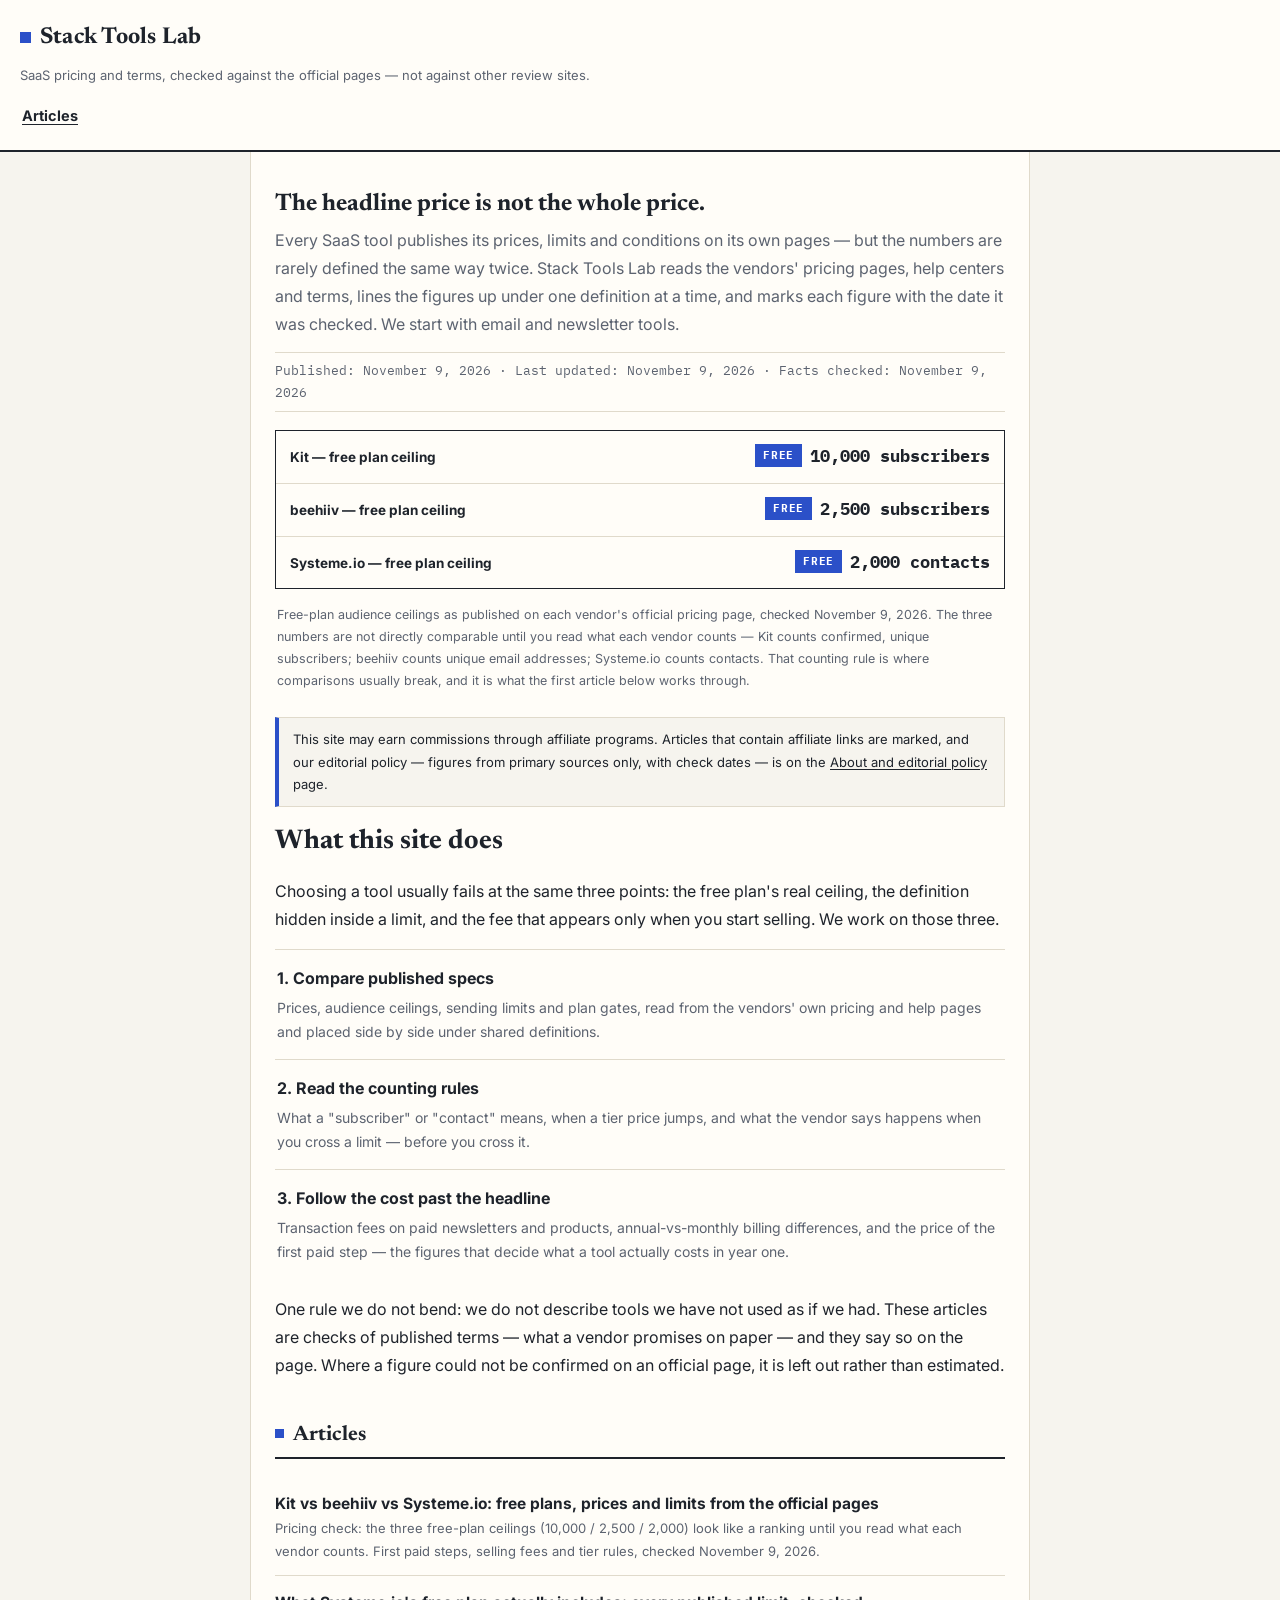
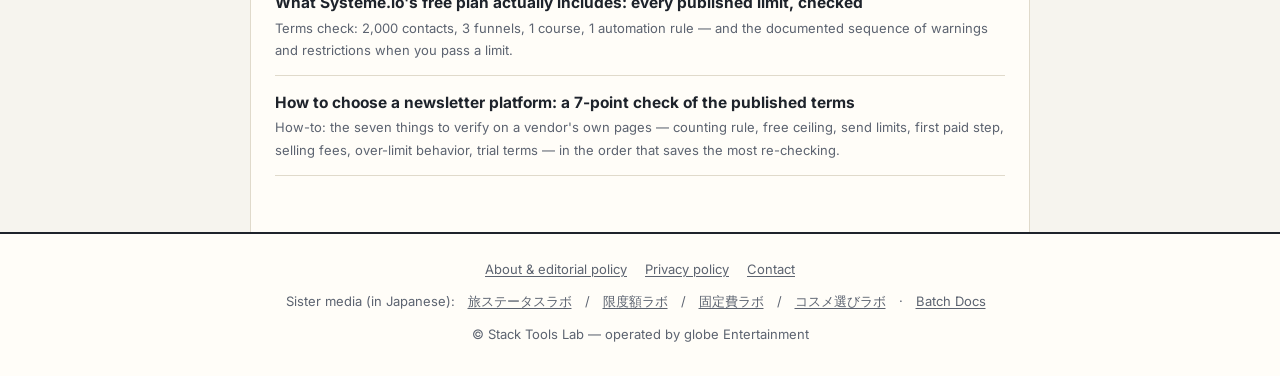
==== index.html @ 57c3760f "Add Stack Tools Lab site files" ====
<!DOCTYPE html>
<html lang="en">
<head>
<meta charset="utf-8">
<meta name="viewport" content="width=device-width, initial-scale=1">
<title>Stack Tools Lab — SaaS pricing and terms, checked against the official pages</title>
<meta name="description" content="Stack Tools Lab checks the published pricing, free-plan limits and terms of SaaS tools against the vendors' own pages, and compares them side by side. Every figure carries a definition, a check date and a source.">
<link rel="preconnect" href="https://fonts.googleapis.com">
<link rel="preconnect" href="https://fonts.gstatic.com" crossorigin>
<link href="https://fonts.googleapis.com/css2?family=IBM+Plex+Mono:wght@400;700&family=Inter:wght@400;700&family=Newsreader:opsz,wght@6..72,500;6..72,700&display=swap" rel="stylesheet">
<link rel="stylesheet" href="style.css">
<meta property="og:title" content="Stack Tools Lab — SaaS pricing and terms, checked against the official pages">
<meta property="og:description" content="Published pricing, free-plan limits and terms of SaaS tools, checked against the vendors' own pages and compared side by side.">
<meta property="og:type" content="website">
<meta property="og:url" content="https://stacktools.globe-ent.com/">
<meta property="og:image" content="https://stacktools.globe-ent.com/ogp.png">
<meta name="twitter:card" content="summary_large_image">
<meta name="twitter:image" content="https://stacktools.globe-ent.com/ogp.png">
<link rel="icon" type="image/svg+xml" href="/favicon.svg">
<link rel="alternate" type="application/rss+xml" title="Stack Tools Lab" href="https://stacktools.globe-ent.com/rss.xml">
<script type="application/ld+json">
{
  "@context": "https://schema.org",
  "@graph": [
    {
      "@type": "Organization",
      "@id": "https://stacktools.globe-ent.com/#org",
      "name": "Stack Tools Lab",
      "url": "https://stacktools.globe-ent.com/",
      "logo": "https://stacktools.globe-ent.com/favicon.svg",
      "parentOrganization": { "@type": "Organization", "name": "globe Entertainment" }
    },
    {
      "@type": "WebSite",
      "@id": "https://stacktools.globe-ent.com/#site",
      "name": "Stack Tools Lab",
      "url": "https://stacktools.globe-ent.com/",
      "publisher": { "@id": "https://stacktools.globe-ent.com/#org" },
      "inLanguage": "en"
    }
  ]
}
</script>
</head>
<body>
<header class="site">
  <div class="name"><a href="index.html">Stack Tools Lab</a></div>
  <div class="tag">SaaS pricing and terms, checked against the official pages — not against other review sites.</div>
  <nav class="main">
    <a href="articles.html">Articles</a>
  </nav>
</header>
<main>
  <p class="leadline">The headline price is not the whole price.</p>
  <p class="leadsub">Every SaaS tool publishes its prices, limits and conditions on its own pages — but the numbers are rarely defined the same way twice. Stack Tools Lab reads the vendors' pricing pages, help centers and terms, lines the figures up under one definition at a time, and marks each figure with the date it was checked. We start with email and newsletter tools.</p>
  <p class="dateline">Published: November 9, 2026 · Last updated: November 9, 2026 · Facts checked: November 9, 2026</p>
  <figure>
    <div class="sheet">
      <div class="srow"><span class="sk">Kit — free plan ceiling</span><span class="sv"><span class="badge">FREE</span>10,000 subscribers</span></div>
      <div class="srow"><span class="sk">beehiiv — free plan ceiling</span><span class="sv"><span class="badge">FREE</span>2,500 subscribers</span></div>
      <div class="srow"><span class="sk">Systeme.io — free plan ceiling</span><span class="sv"><span class="badge">FREE</span>2,000 contacts</span></div>
    </div>
    <figcaption>Free-plan audience ceilings as published on each vendor's official pricing page, checked November 9, 2026. The three numbers are not directly comparable until you read what each vendor counts — Kit counts confirmed, unique subscribers; beehiiv counts unique email addresses; Systeme.io counts contacts. That counting rule is where comparisons usually break, and it is what the first article below works through.</figcaption>
  </figure>
  <div class="disclosure">This site may earn commissions through affiliate programs. Articles that contain affiliate links are marked, and our editorial policy — figures from primary sources only, with check dates — is on the <a href="about.html">About and editorial policy</a> page.</div>

  <h1>What this site does</h1>
  <p>Choosing a tool usually fails at the same three points: the free plan's real ceiling, the definition hidden inside a limit, and the fee that appears only when you start selling. We work on those three.</p>
  <div class="card"><span class="t">1. Compare published specs</span><span class="d">Prices, audience ceilings, sending limits and plan gates, read from the vendors' own pricing and help pages and placed side by side under shared definitions.</span></div>
  <div class="card"><span class="t">2. Read the counting rules</span><span class="d">What a "subscriber" or "contact" means, when a tier price jumps, and what the vendor says happens when you cross a limit — before you cross it.</span></div>
  <div class="card"><span class="t">3. Follow the cost past the headline</span><span class="d">Transaction fees on paid newsletters and products, annual-vs-monthly billing differences, and the price of the first paid step — the figures that decide what a tool actually costs in year one.</span></div>
  <p>One rule we do not bend: we do not describe tools we have not used as if we had. These articles are checks of published terms — what a vendor promises on paper — and they say so on the page. Where a figure could not be confirmed on an official page, it is left out rather than estimated.</p>

  <h2>Articles</h2>
  <a class="thumbrow" href="articles/kit-vs-beehiiv-vs-systeme-io.html"><span><span class="t">Kit vs beehiiv vs Systeme.io: free plans, prices and limits from the official pages</span><span class="d">Pricing check: the three free-plan ceilings (10,000 / 2,500 / 2,000) look like a ranking until you read what each vendor counts. First paid steps, selling fees and tier rules, checked November 9, 2026.</span></span></a>
  <a class="thumbrow" href="articles/systeme-io-free-plan.html"><span><span class="t">What Systeme.io's free plan actually includes: every published limit, checked</span><span class="d">Terms check: 2,000 contacts, 3 funnels, 1 course, 1 automation rule — and the documented sequence of warnings and restrictions when you pass a limit.</span></span></a>
  <a class="thumbrow" href="articles/how-to-choose-a-newsletter-platform.html"><span><span class="t">How to choose a newsletter platform: a 7-point check of the published terms</span><span class="d">How-to: the seven things to verify on a vendor's own pages — counting rule, free ceiling, send limits, first paid step, selling fees, over-limit behavior, trial terms — in the order that saves the most re-checking.</span></span></a>
</main>
<footer class="site">
  <a href="about.html">About &amp; editorial policy</a><a href="privacy.html">Privacy policy</a><a href="contact.html">Contact</a>
  <div class="sister">Sister media (in Japanese): <a href="https://travel.globe-ent.com/">旅ステータスラボ</a> / <a href="https://furusato.globe-ent.com/">限度額ラボ</a> / <a href="https://koteihi.globe-ent.com/">固定費ラボ</a> / <a href="https://cosme-erabi.globe-ent.com/">コスメ選びラボ</a> · <a href="https://batchdocs.globe-ent.com/">Batch Docs</a></div>
  <div>© Stack Tools Lab — operated by globe Entertainment</div>
</footer>
</body>
</html>
---- style.css ----
/* Stack Tools Lab — DESIGN v1 (2026-11-09)
   "Spec sheet / lab notebook": warm paper, black rules, three typefaces with fixed roles.
   Headings = Newsreader (serif), body = Inter, figures & labels = IBM Plex Mono (tabular).
   One accent only: lab blue #2B50C8, used for checked stamps and badges.
   No rounded cards, no soft shadows, no gradients. */
:root {
  --ink:#1e232b; --sub:#5c6370; --line:#e0dacb; --line-dark:#1e232b;
  --paper:#f6f4ee; --row:#fffdf8; --th:#efe9db;
  --accent:#2b50c8; --accent-soft:#e9eefc;
}
* { box-sizing: border-box; }
body { margin:0; font-family:"Inter", "Helvetica Neue", Arial, sans-serif; color:var(--ink); background:var(--paper); line-height:1.75; font-size:16px; -webkit-font-smoothing:antialiased; }
::selection { background:var(--accent-soft); }

/* Header */
header.site { position:sticky; top:0; z-index:10; background:var(--row); border-bottom:2px solid var(--line-dark); padding:12px 20px; }
header.site .name { font-family:"Newsreader", Georgia, serif; font-size:23px; font-weight:700; letter-spacing:.01em; }
header.site .name a { color:inherit; text-decoration:none; display:inline-block; padding:6px 0; }
header.site .name a::before { content:""; display:inline-block; width:11px; height:11px; background:var(--accent); margin-right:9px; }
header.site .tag { color:var(--sub); font-size:13px; }
nav.main { margin-top:6px; font-size:14.5px; }
nav.main a { margin-right:18px; color:var(--ink); text-decoration:underline; text-underline-offset:3px; font-weight:700; display:inline-block; padding:10px 2px; }

/* Body column */
main { max-width:780px; margin:0 auto; padding:28px 24px 56px; background:var(--row); border-left:1px solid var(--line); border-right:1px solid var(--line); }
h1 { font-family:"Newsreader", Georgia, serif; font-size:27px; line-height:1.4; margin:10px 0 14px; font-weight:700; }
h2 { font-family:"Newsreader", Georgia, serif; font-size:21px; border-bottom:2px solid var(--line-dark); padding-bottom:6px; margin-top:42px; line-height:1.45; }
h2::before { content:""; display:inline-block; width:9px; height:9px; background:var(--accent); margin-right:9px; vertical-align:2px; }
h3 { font-size:16.5px; margin-top:26px; }
p, li { font-size:16px; }
a { color:var(--ink); text-decoration:underline; text-underline-offset:2px; }
.num, td.n, .sv { font-family:"IBM Plex Mono", "SFMono-Regular", Consolas, monospace; font-variant-numeric:tabular-nums; font-feature-settings:"tnum"; }

/* Dateline (published / updated / facts checked) */
.dateline { font-family:"IBM Plex Mono", Consolas, monospace; font-size:12.5px; color:var(--sub); border-top:1px solid var(--line); border-bottom:1px solid var(--line); padding:7px 0; margin:14px 0; }

/* Lead */
.leadline { font-family:"Newsreader", Georgia, serif; font-size:24px; font-weight:700; line-height:1.5; margin:6px 0 4px; }
.leadsub { color:var(--sub); margin:0 0 6px; }

/* Spec sheet (label + value rows) */
.sheet { border:1.5px solid var(--line-dark); margin:16px 0 8px; background:var(--row); }
.srow { display:flex; justify-content:space-between; align-items:baseline; gap:18px; padding:11px 14px; border-bottom:1px solid var(--line); }
.srow:last-child { border-bottom:none; }
.srow .sk { font-size:13.5px; font-weight:700; }
.srow .sv { font-size:17px; font-weight:700; text-align:right; white-space:nowrap; }
.badge { display:inline-block; font-family:"IBM Plex Mono", Consolas, monospace; background:var(--accent); color:#fff; font-size:11px; font-weight:700; padding:2px 8px; margin-right:8px; vertical-align:3px; letter-spacing:.06em; }
.stamp { display:inline-block; font-family:"IBM Plex Mono", Consolas, monospace; font-size:11px; font-weight:700; letter-spacing:.06em; color:var(--accent); border:1.5px solid var(--accent); padding:2px 8px; }
figure { margin:18px 0; }
figcaption, .figcap { font-size:12.5px; color:var(--sub); padding:7px 2px; }

/* Breadcrumb */
.crumb { font-size:13px; color:var(--sub); margin:0 0 6px; }
.crumb a { color:var(--sub); text-decoration:none; }
.crumb a:hover { text-decoration:underline; }

/* Disclosure box */
.disclosure { background:var(--paper); border:1px solid var(--line); border-left:4px solid var(--accent); padding:10px 14px; font-size:13px; color:var(--ink); margin:16px 0; }

/* Ruled rows / cards (no radius, no shadow) */
.card { display:block; border:none; border-top:1px solid var(--line); padding:14px 2px; margin:0; background:transparent; text-decoration:none; color:inherit; }
.card .t { font-weight:700; font-size:16px; color:var(--ink); display:block; margin-bottom:4px; }
.card .d { color:var(--sub); font-size:14px; display:block; }

/* Tables (published specs) */
table { border-collapse:collapse; width:100%; margin:14px 0; font-size:14.5px; border:1.5px solid var(--line-dark); background:var(--row); }
th, td { border-bottom:1px solid var(--line); padding:9px 12px; text-align:left; vertical-align:top; }
tr:last-child td, tr:last-child th { border-bottom:none; }
th { background:var(--th); font-weight:700; }
table.spec td { font-variant-numeric:tabular-nums; }
.src { font-size:13px; color:var(--sub); }

/* Article list rows */
.thumbrow { display:flex; gap:14px; padding:13px 0; border-bottom:1px solid var(--line); align-items:flex-start; text-decoration:none; color:inherit; }
a.thumbrow:hover .t { text-decoration:underline; }
.thumbrow .t { font-weight:700; font-size:15.5px; display:block; }
.thumbrow .d { font-size:13px; color:var(--sub); display:block; }

/* Search (articles page) */
.searchbox { margin:16px 0; }
.searchbox input { width:100%; padding:12px 14px; font-size:16px; border:1.5px solid var(--line-dark); background:var(--row); font-family:inherit; }
.searchbox input:focus { outline:2px solid var(--accent); outline-offset:1px; }

/* Share row */
.share { margin:28px 0 8px; padding:12px 0; border-top:1px solid var(--line); font-size:14px; }
.share a { margin-right:14px; }

/* Footer */
footer.site { border-top:2px solid var(--line-dark); padding:24px 20px 30px; font-size:13px; color:var(--sub); text-align:center; background:var(--row); }
footer.site a { color:var(--sub); margin:0 9px; }
footer.site div { margin-top:10px; }
footer.site .sister { margin-top:10px; font-size:13px; }

@media (max-width:640px) {
  table { display:block; overflow-x:auto; -webkit-overflow-scrolling:touch; }
  .leadline { font-size:21px; }
  h1 { font-size:24px; }
  main { border-left:none; border-right:none; padding:24px 18px 48px; }
  .srow { flex-direction:column; gap:2px; }
  .srow .sv { text-align:left; }
}
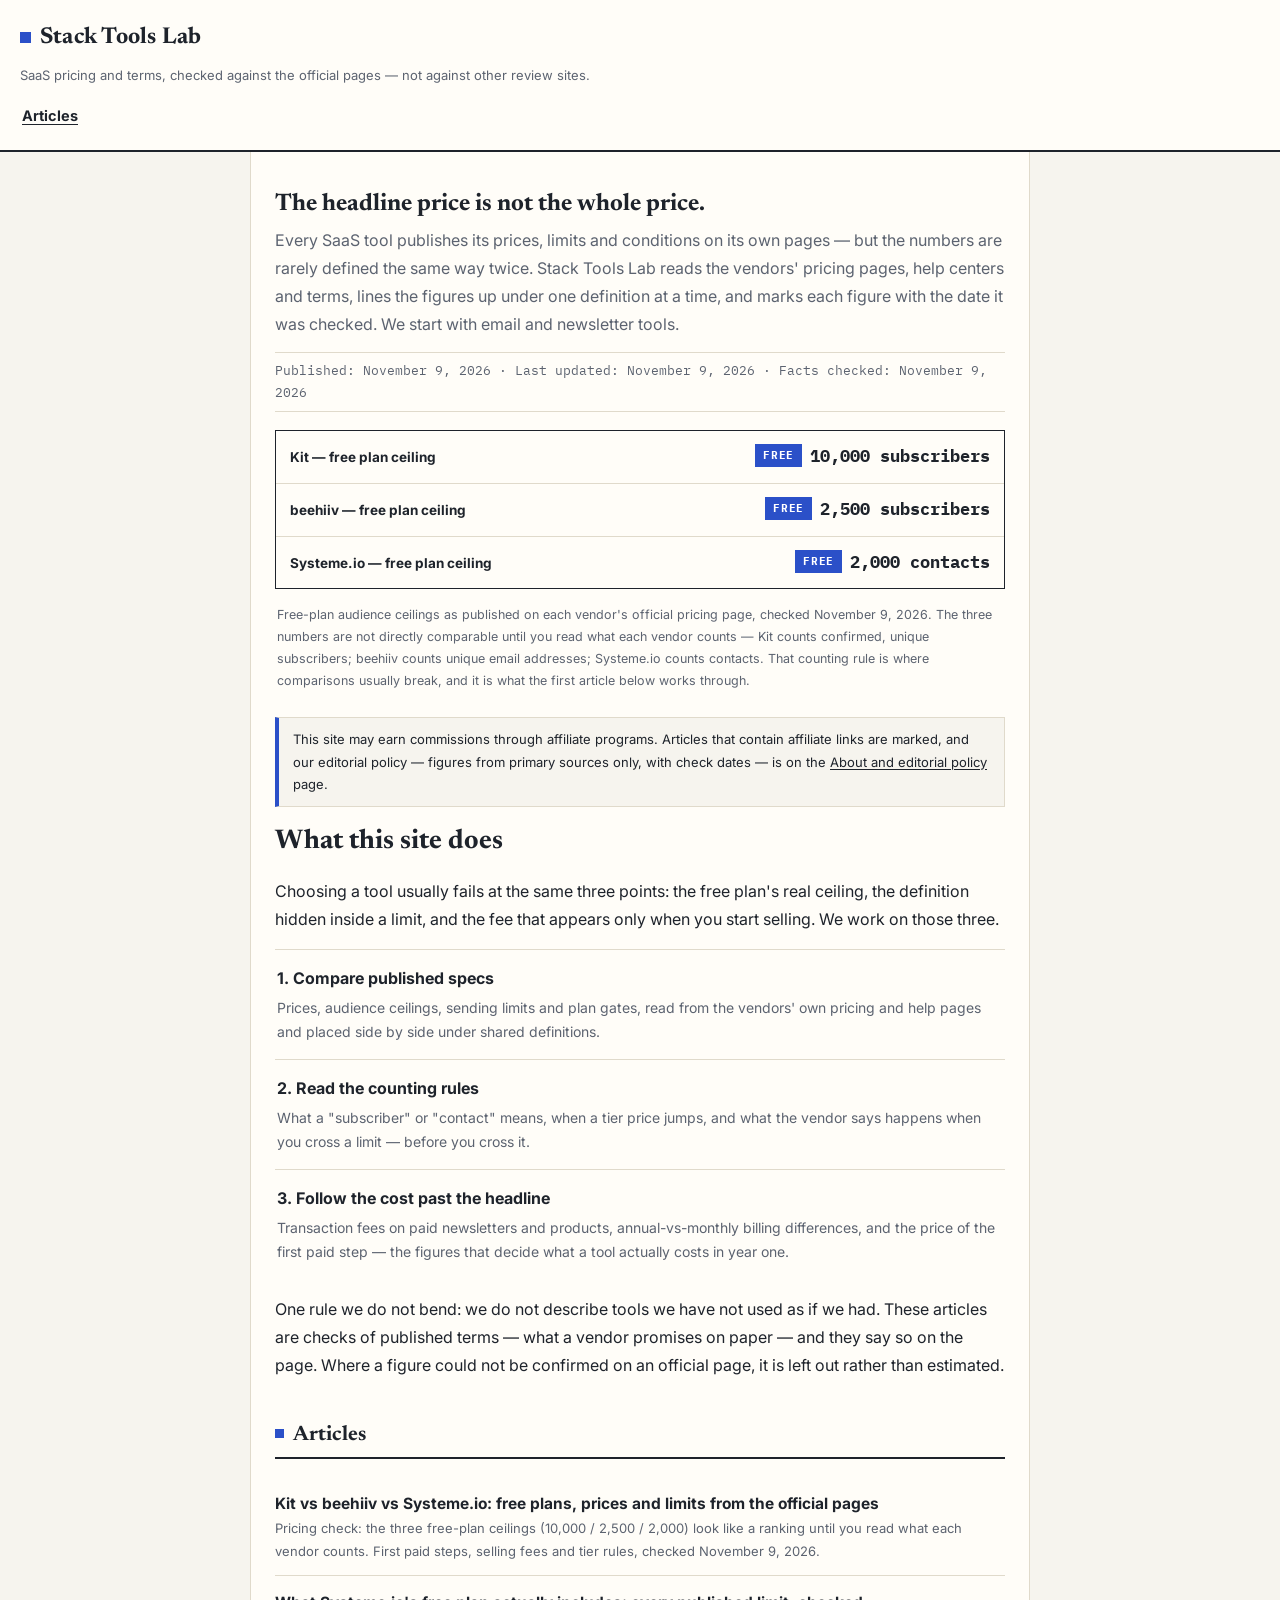
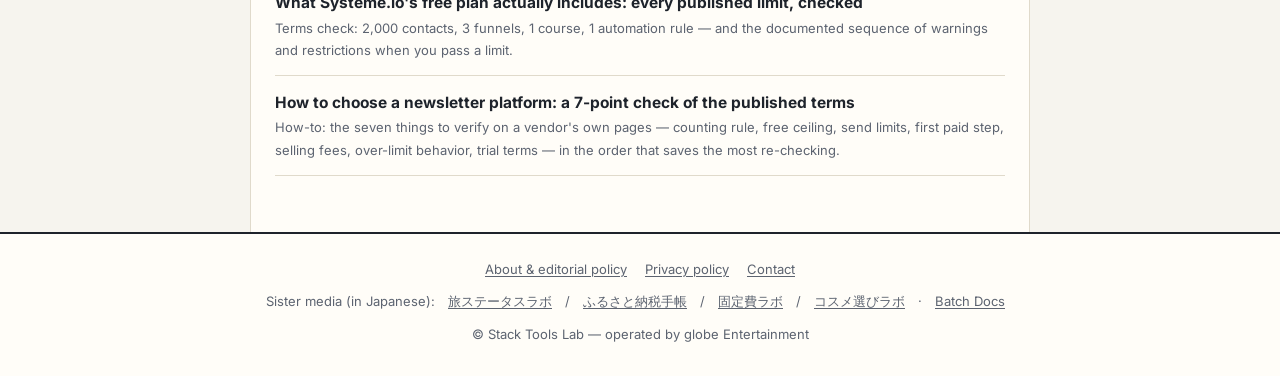
==== commit f2bc40d0: "姉妹サイトリンク表示名を「ふるさと納税手帳」に更新（ルート5ファイル）" ====
--- a/index.html
+++ b/index.html
@@ -78,7 +78,7 @@
 </main>
 <footer class="site">
   <a href="about.html">About &amp; editorial policy</a><a href="privacy.html">Privacy policy</a><a href="contact.html">Contact</a>
-  <div class="sister">Sister media (in Japanese): <a href="https://travel.globe-ent.com/">旅ステータスラボ</a> / <a href="https://furusato.globe-ent.com/">限度額ラボ</a> / <a href="https://koteihi.globe-ent.com/">固定費ラボ</a> / <a href="https://cosme-erabi.globe-ent.com/">コスメ選びラボ</a> · <a href="https://batchdocs.globe-ent.com/">Batch Docs</a></div>
+  <div class="sister">Sister media (in Japanese): <a href="https://travel.globe-ent.com/">旅ステータスラボ</a> / <a href="https://furusato.globe-ent.com/">ふるさと納税手帳</a> / <a href="https://koteihi.globe-ent.com/">固定費ラボ</a> / <a href="https://cosme-erabi.globe-ent.com/">コスメ選びラボ</a> · <a href="https://batchdocs.globe-ent.com/">Batch Docs</a></div>
   <div>© Stack Tools Lab — operated by globe Entertainment</div>
 </footer>
 </body>
